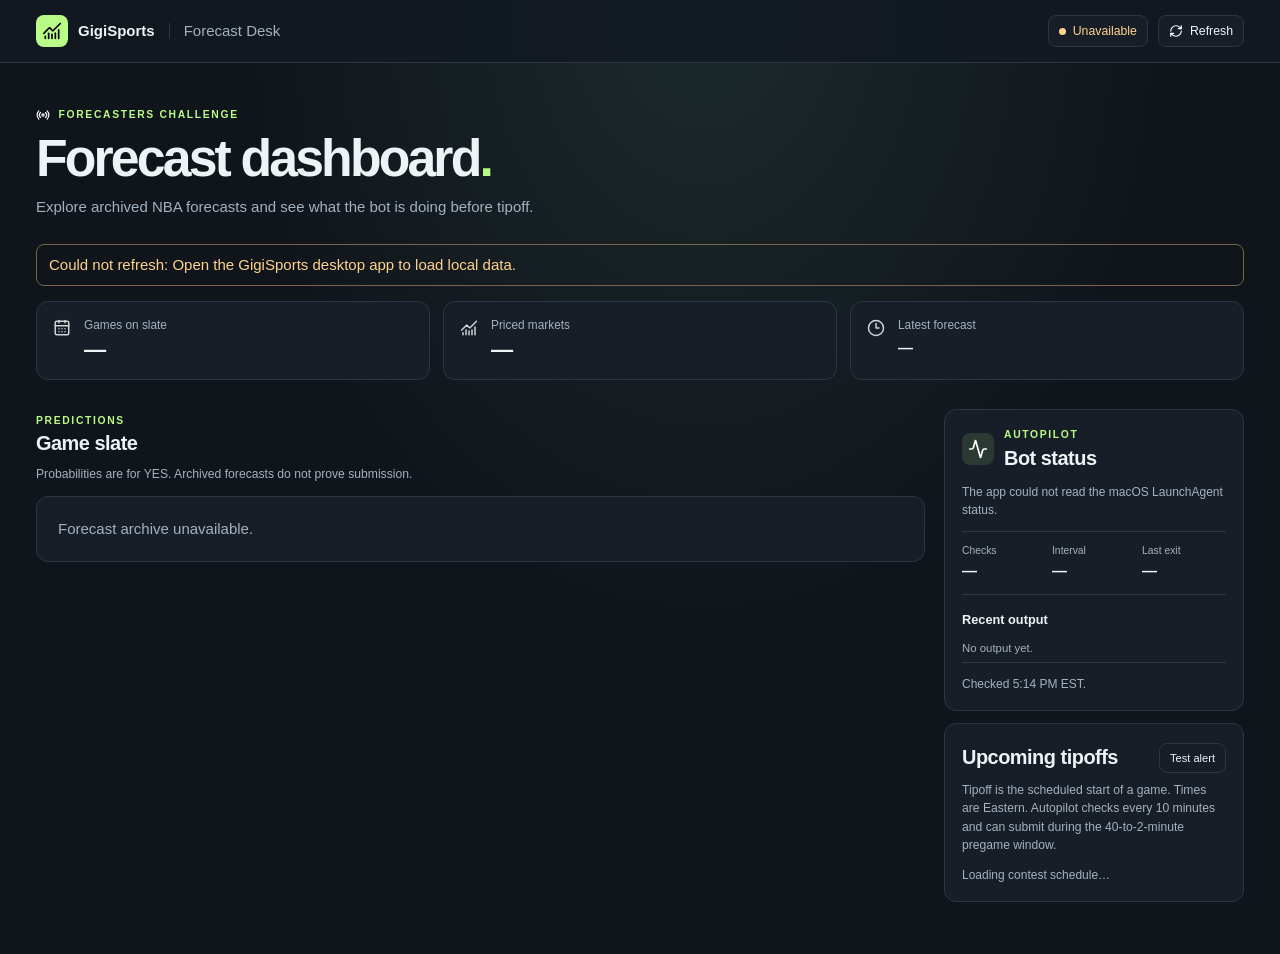
==== dashboard/index.html @ b2be5d69 "feat(desktop): add macOS forecast dashboard and tipoff alerts" ====
<!doctype html>
<html lang="en">
<head>
  <meta charset="utf-8">
  <meta name="viewport" content="width=device-width, initial-scale=1">
  <meta name="color-scheme" content="dark">
  <title>GigiSports | Forecast Desk</title>
  <link rel="stylesheet" href="style.css">
  <script type="module" src="app.js"></script>
</head>
<body>
  <header class="top">
    <div class="wrap bar">
      <div class="brand"><span class="brand-mark"><img src="assets/chart-no-axes-combined.svg" alt=""></span>GigiSports<span class="divider"></span><span class="product">Forecast Desk</span></div>
      <div class="top-actions"><span id="top-status" class="chip"><i></i> Checking bot</span><button id="refresh" class="refresh" type="button" aria-label="Refresh dashboard"><img src="assets/refresh-cw.svg" alt=""> <span>Refresh</span></button></div>
    </div>
  </header>
  <main class="wrap">
    <section class="intro" aria-labelledby="title">
      <p class="eyebrow"><img src="assets/radio.svg" alt=""> FORECASTERS CHALLENGE</p>
      <h1 id="title">Forecast dashboard<span>.</span></h1>
      <p class="subtitle">Explore archived NBA forecasts and see what the bot is doing before tipoff.</p>
    </section>
    <p class="notice" id="notice" role="status" hidden></p>
    <section class="stats" aria-label="Slate summary">
      <article class="stat"><img src="assets/calendar-days.svg" alt=""><div><span>Games on slate</span><strong id="game-count">&mdash;</strong></div></article>
      <article class="stat"><img src="assets/chart-no-axes-combined.svg" alt=""><div><span>Priced markets</span><strong id="market-count">&mdash;</strong></div></article>
      <article class="stat"><img src="assets/clock-3.svg" alt=""><div><span>Latest forecast</span><strong id="latest" class="compact">&mdash;</strong></div></article>
    </section>
    <div class="layout">
      <section class="slate" aria-labelledby="slate-title">
        <div class="section-head">
          <div><p class="eyebrow">PREDICTIONS</p><h2 id="slate-title">Game slate</h2></div>
          <div class="date-nav" id="date-nav" hidden>
            <button id="prev" type="button" title="Earlier slate" aria-label="Earlier slate"><img src="assets/chevron-left.svg" alt=""></button>
            <strong id="slate-date"></strong>
            <button id="next" type="button" title="Later slate" aria-label="Later slate"><img src="assets/chevron-right.svg" alt=""></button>
          </div>
        </div>
        <p class="slate-hint">Probabilities are for YES. Archived forecasts do not prove submission.</p>
        <div id="games" aria-live="polite"><div class="empty">Loading forecast archive&hellip;</div></div>
      </section>
      <aside class="bot" aria-labelledby="bot-title">
        <div class="bot-heading"><span class="bot-icon"><img src="assets/activity.svg" alt=""></span><div><p class="eyebrow">AUTOPILOT</p><h2 id="bot-title">Bot status</h2></div></div>
        <p id="bot-detail" class="bot-detail">Checking the macOS LaunchAgent&hellip;</p>
        <dl class="bot-stats"><div><dt>Checks</dt><dd id="runs">&mdash;</dd></div><div><dt>Interval</dt><dd id="interval">&mdash;</dd></div><div><dt>Last exit</dt><dd id="last-exit">&mdash;</dd></div></dl>
        <h3>Recent output</h3><ul class="log" id="activity"><li>No output yet.</li></ul>
        <details class="errors" id="error-box" hidden><summary>Recent errors</summary><ul class="log" id="errors"></ul></details>
        <p class="footnote" id="updated"></p>
      </aside>
      <section class="bot schedule" aria-labelledby="schedule-title">
        <div class="section-head"><h2 id="schedule-title">Upcoming tipoffs</h2><button class="refresh" id="test-alert" type="button">Test alert</button></div>
        <p class="slate-hint">Tipoff is the scheduled start of a game. Times are Eastern. Autopilot checks every 10 minutes and can submit during the 40-to-2-minute pregame window.</p>
        <p class="footnote" id="alert-result" role="status"></p>
        <p class="footnote" id="schedule-status" role="status">Loading contest schedule&hellip;</p>
        <ul class="schedule-list" id="schedule-games"></ul>
      </section>
    </div>
  </main>
</body>
</html>
---- dashboard/style.css ----
:root{color-scheme:dark;--bg:#10151c;--panel:#171e27;--line:#2b3642;--text:#edf4f5;--muted:#a4b1be;--accent:#b9fb87;--green:#233321;--warn:#ffd28e;font:15px/1.5 -apple-system,BlinkMacSystemFont,"Segoe UI",sans-serif}
*{box-sizing:border-box}body{margin:0;background:radial-gradient(ellipse at 55% 0,#1c2a2b 0,transparent 460px),var(--bg);color:var(--text);min-height:100vh}[hidden]{display:none!important}button{font:inherit;color:inherit;cursor:pointer}button:focus-visible,summary:focus-visible{outline:2px solid var(--accent);outline-offset:3px}button:disabled{opacity:.35;cursor:default}img{width:18px;height:18px;filter:invert(1);display:inline-block;vertical-align:middle}.wrap{width:min(1260px,100% - 72px);margin:auto}.top{border-bottom:1px solid var(--line);background:#121921d9}.bar,.brand,.top-actions,.section-head,.date-nav,.bot-heading{display:flex;align-items:center}.bar,.section-head{justify-content:space-between}.bar{min-height:62px;gap:16px}.brand{font-weight:760;gap:10px;white-space:nowrap}.brand-mark,.bot-icon{display:grid;place-items:center;background:var(--accent);color:#152318;border-radius:8px;width:32px;height:32px}.brand-mark img,.bot-icon img{filter:none;width:20px;height:20px}.divider{width:1px;height:16px;background:var(--line);margin:0 4px}.product,.subtitle,.slate-hint,.bot-detail,.footnote{color:var(--muted)}.product{font-weight:450}.top-actions{gap:10px}.chip,.refresh{display:inline-flex;align-items:center;gap:7px;border-radius:8px;padding:6px 10px;white-space:nowrap;font-size:.82rem}.chip{background:var(--panel);border:1px solid var(--line);color:var(--muted)}.chip i{width:7px;height:7px;border-radius:50%;background:currentColor}.chip.good{color:var(--accent);background:var(--green);border-color:#405b35}.chip.warn{color:var(--warn)}.refresh,.date-nav button{background:var(--panel);border:1px solid var(--line)}button:not(:disabled):hover{border-color:#718398}.refresh img,.date-nav img{width:14px;height:14px}.intro{padding:44px 0 25px}.eyebrow{margin:0 0 4px;color:var(--accent);font-size:.69rem;font-weight:800;letter-spacing:.16em}.eyebrow img{width:14px;height:14px;margin-right:4px}h1,h2,h3,p{margin-top:0}h1{font-size:clamp(2.15rem,5vw,3.45rem);line-height:1.08;letter-spacing:-.055em;margin:8px 0 10px}h1 span{color:var(--accent)}.subtitle{margin:0}.stats{display:grid;grid-template-columns:repeat(3,minmax(0,1fr));gap:13px;margin-bottom:29px}.stat,.game,.bot,.empty{background:var(--panel);border:1px solid var(--line);border-radius:12px}.stat{display:flex;gap:13px;align-items:flex-start;padding:15px 16px}.stat img{margin-top:2px;opacity:.8}.stat div{min-width:0}.stat span{display:block;color:var(--muted);font-size:.79rem}.stat strong{display:block;font-size:1.48rem;line-height:1.32;font-variant-numeric:tabular-nums}.stat .compact{font-size:1rem;margin-top:3px}.layout{display:grid;grid-template-columns:minmax(0,1fr) minmax(250px,300px);gap:19px;align-items:start;padding-bottom:52px}.section-head{gap:10px;min-height:50px}h2{font-size:1.33rem;line-height:1.2;margin:0;letter-spacing:-.025em}.date-nav{gap:8px;white-space:nowrap;font-size:.8rem}.date-nav button{border-radius:7px;padding:6px;display:grid;place-items:center}.slate-hint{font-size:.81rem;margin:6px 0 12px}.game{margin-bottom:9px;overflow:hidden}.game summary{list-style:none;cursor:pointer;display:flex;align-items:center;gap:10px;padding:13px 15px}.game summary::-webkit-details-marker{display:none}.game summary img{width:13px;height:13px}.game[open] summary img{transform:rotate(90deg)}.game summary strong{flex:1}.game summary span{color:var(--muted);font-size:.78rem;white-space:nowrap}.game table{width:100%;border-collapse:collapse;font-size:.81rem}.game th,.game td{text-align:left;padding:8px 13px;border-top:1px solid var(--line)}.game th{color:var(--muted);font-size:.72rem}.game td:nth-child(2),.game th:nth-child(2){text-align:right;font-variant-numeric:tabular-nums}.game td:nth-child(2){color:var(--accent);font-weight:750;white-space:nowrap}.game td:nth-child(3){color:var(--muted);width:27%}.empty{padding:21px;color:var(--muted)}.bot{padding:17px}.bot-heading{gap:10px;margin-bottom:12px}.bot-icon{background:#2a3a33}.bot-icon img{filter:invert(1)}.bot-detail,.footnote{font-size:.8rem;margin-bottom:12px}.bot-stats{display:grid;grid-template-columns:repeat(3,minmax(0,1fr));margin:0 0 15px;border-block:1px solid var(--line);padding:11px 0;gap:6px}.bot-stats dt{font-size:.69rem;color:var(--muted)}.bot-stats dd{margin:2px 0 0;font-weight:720;font-variant-numeric:tabular-nums}.bot h3{font-size:.85rem;margin:0 0 6px}.log{padding:0;list-style:none;margin:0 0 12px;color:var(--muted);font-size:.76rem;overflow-wrap:anywhere;max-height:185px;overflow-y:auto}.log li{padding:5px 0;border-bottom:1px solid var(--line)}.errors{color:var(--warn);font-size:.78rem;margin-bottom:9px}.errors summary{cursor:pointer}.footnote{margin:0}.notice{border:1px solid #7c6246;border-radius:8px;color:var(--warn);padding:9px 12px;overflow-wrap:anywhere}
@media(max-width:850px){.wrap{width:calc(100% - 38px)}.layout{grid-template-columns:minmax(0,1fr) minmax(217px,250px);gap:12px}.game summary{padding-inline:10px}}
@media(max-width:700px){.layout{grid-template-columns:minmax(0,1fr)}.bot{grid-row:1}.intro{padding-top:28px}.stats{margin-bottom:16px}.slate{margin-top:5px}.stat{padding:11px;gap:6px}.stat img{display:none}.top-actions{gap:6px}}
@media(max-width:470px){.wrap{width:calc(100% - 26px)}.product,.divider,.refresh span{display:none}.stats{gap:5px}.stat span{font-size:.7rem}.game th,.game td{padding-inline:7px}.game summary{gap:6px}.game summary strong{font-size:.86rem}}

.schedule{grid-column:2;margin-top:-7px}.slate{grid-row:span 2}.schedule .section-head{min-height:34px;margin-bottom:6px}.schedule .refresh{font-size:.74rem}.schedule-list{list-style:none;margin:0;padding:0;max-height:280px;overflow:auto}.schedule-list li{border-top:1px solid var(--line);padding:8px 0;font-size:.78rem}.schedule-list strong,.schedule-list span{display:block}.schedule-list span{color:var(--muted)}.schedule-list .open-window{color:var(--accent)}#alert-result:not(:empty){margin-bottom:7px}@media(max-width:700px){.slate{grid-row:auto}.schedule{grid-column:1;grid-row:2;margin-top:0}}
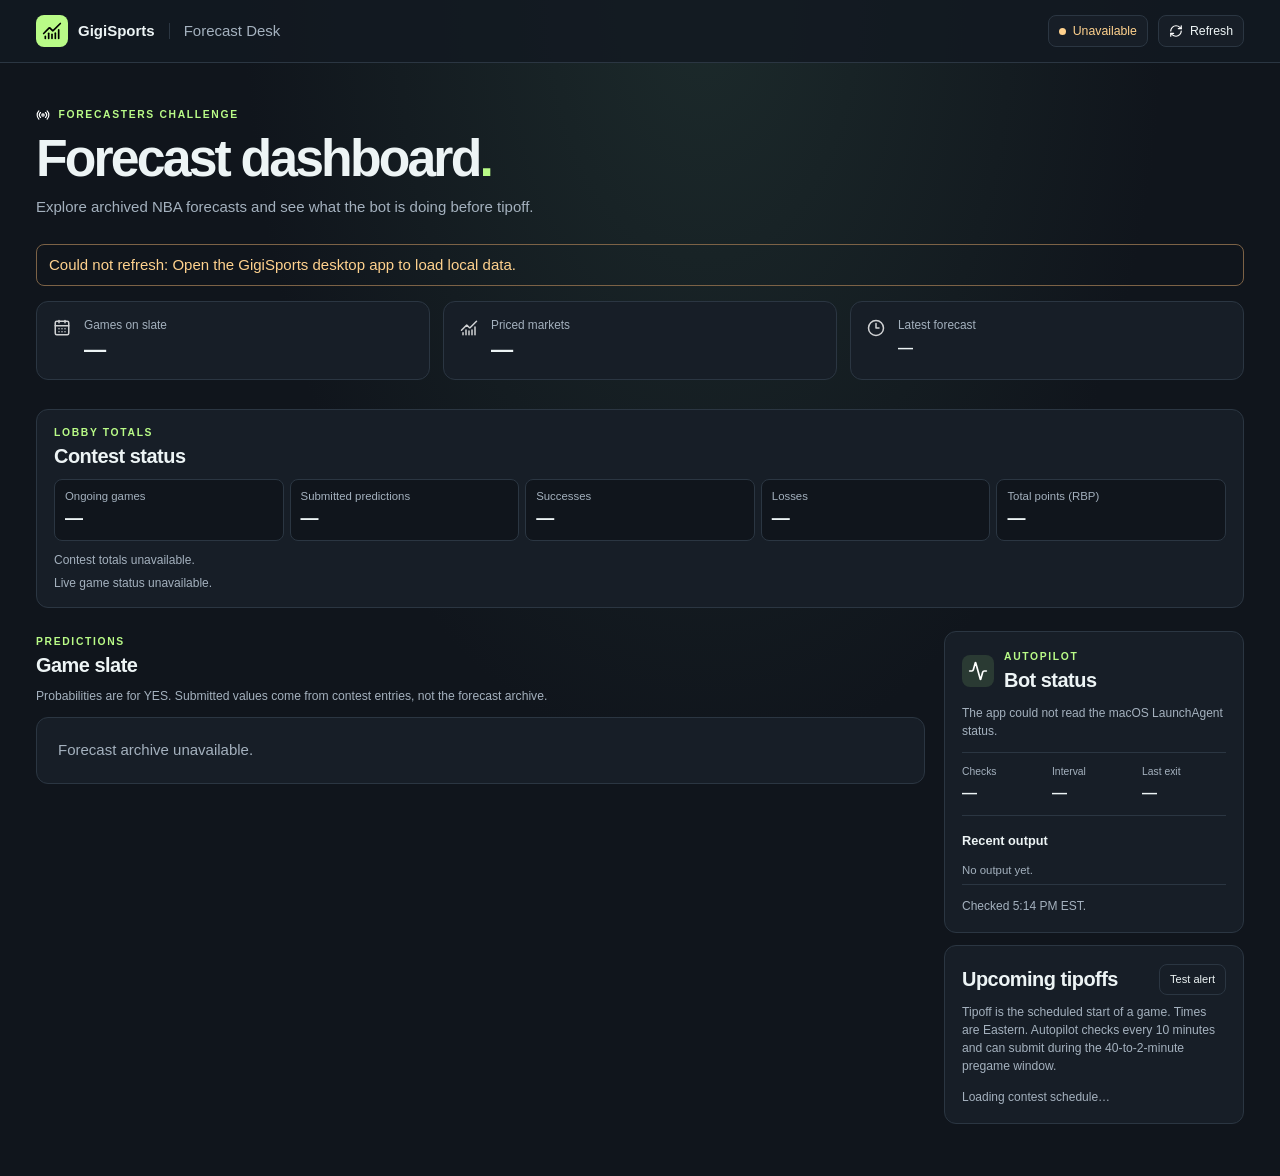
==== commit 6e3a4976: "feat(desktop): show contest status from the macOS menu bar" ====
--- a/dashboard/index.html
+++ b/dashboard/index.html
@@ -27,6 +27,10 @@
       <article class="stat"><img src="assets/chart-no-axes-combined.svg" alt=""><div><span>Priced markets</span><strong id="market-count">&mdash;</strong></div></article>
       <article class="stat"><img src="assets/clock-3.svg" alt=""><div><span>Latest forecast</span><strong id="latest" class="compact">&mdash;</strong></div></article>
     </section>
+    <section class="contest-panel" aria-labelledby="contest-title">
+      <div class="section-head"><div><p class="eyebrow">LOBBY TOTALS</p><h2 id="contest-title">Contest status</h2></div></div>
+      <div id="dashboard-metrics" aria-live="polite">Loading status&hellip;</div>
+    </section>
     <div class="layout">
       <section class="slate" aria-labelledby="slate-title">
         <div class="section-head">
@@ -37,7 +41,7 @@
             <button id="next" type="button" title="Later slate" aria-label="Later slate"><img src="assets/chevron-right.svg" alt=""></button>
           </div>
         </div>
-        <p class="slate-hint">Probabilities are for YES. Archived forecasts do not prove submission.</p>
+        <p class="slate-hint">Probabilities are for YES. Submitted values come from contest entries, not the forecast archive.</p>
         <div id="games" aria-live="polite"><div class="empty">Loading forecast archive&hellip;</div></div>
       </section>
       <aside class="bot" aria-labelledby="bot-title">
--- a/dashboard/style.css
+++ b/dashboard/style.css
@@ -1,7 +1,16 @@
 :root{color-scheme:dark;--bg:#10151c;--panel:#171e27;--line:#2b3642;--text:#edf4f5;--muted:#a4b1be;--accent:#b9fb87;--green:#233321;--warn:#ffd28e;font:15px/1.5 -apple-system,BlinkMacSystemFont,"Segoe UI",sans-serif}
-*{box-sizing:border-box}body{margin:0;background:radial-gradient(ellipse at 55% 0,#1c2a2b 0,transparent 460px),var(--bg);color:var(--text);min-height:100vh}[hidden]{display:none!important}button{font:inherit;color:inherit;cursor:pointer}button:focus-visible,summary:focus-visible{outline:2px solid var(--accent);outline-offset:3px}button:disabled{opacity:.35;cursor:default}img{width:18px;height:18px;filter:invert(1);display:inline-block;vertical-align:middle}.wrap{width:min(1260px,100% - 72px);margin:auto}.top{border-bottom:1px solid var(--line);background:#121921d9}.bar,.brand,.top-actions,.section-head,.date-nav,.bot-heading{display:flex;align-items:center}.bar,.section-head{justify-content:space-between}.bar{min-height:62px;gap:16px}.brand{font-weight:760;gap:10px;white-space:nowrap}.brand-mark,.bot-icon{display:grid;place-items:center;background:var(--accent);color:#152318;border-radius:8px;width:32px;height:32px}.brand-mark img,.bot-icon img{filter:none;width:20px;height:20px}.divider{width:1px;height:16px;background:var(--line);margin:0 4px}.product,.subtitle,.slate-hint,.bot-detail,.footnote{color:var(--muted)}.product{font-weight:450}.top-actions{gap:10px}.chip,.refresh{display:inline-flex;align-items:center;gap:7px;border-radius:8px;padding:6px 10px;white-space:nowrap;font-size:.82rem}.chip{background:var(--panel);border:1px solid var(--line);color:var(--muted)}.chip i{width:7px;height:7px;border-radius:50%;background:currentColor}.chip.good{color:var(--accent);background:var(--green);border-color:#405b35}.chip.warn{color:var(--warn)}.refresh,.date-nav button{background:var(--panel);border:1px solid var(--line)}button:not(:disabled):hover{border-color:#718398}.refresh img,.date-nav img{width:14px;height:14px}.intro{padding:44px 0 25px}.eyebrow{margin:0 0 4px;color:var(--accent);font-size:.69rem;font-weight:800;letter-spacing:.16em}.eyebrow img{width:14px;height:14px;margin-right:4px}h1,h2,h3,p{margin-top:0}h1{font-size:clamp(2.15rem,5vw,3.45rem);line-height:1.08;letter-spacing:-.055em;margin:8px 0 10px}h1 span{color:var(--accent)}.subtitle{margin:0}.stats{display:grid;grid-template-columns:repeat(3,minmax(0,1fr));gap:13px;margin-bottom:29px}.stat,.game,.bot,.empty{background:var(--panel);border:1px solid var(--line);border-radius:12px}.stat{display:flex;gap:13px;align-items:flex-start;padding:15px 16px}.stat img{margin-top:2px;opacity:.8}.stat div{min-width:0}.stat span{display:block;color:var(--muted);font-size:.79rem}.stat strong{display:block;font-size:1.48rem;line-height:1.32;font-variant-numeric:tabular-nums}.stat .compact{font-size:1rem;margin-top:3px}.layout{display:grid;grid-template-columns:minmax(0,1fr) minmax(250px,300px);gap:19px;align-items:start;padding-bottom:52px}.section-head{gap:10px;min-height:50px}h2{font-size:1.33rem;line-height:1.2;margin:0;letter-spacing:-.025em}.date-nav{gap:8px;white-space:nowrap;font-size:.8rem}.date-nav button{border-radius:7px;padding:6px;display:grid;place-items:center}.slate-hint{font-size:.81rem;margin:6px 0 12px}.game{margin-bottom:9px;overflow:hidden}.game summary{list-style:none;cursor:pointer;display:flex;align-items:center;gap:10px;padding:13px 15px}.game summary::-webkit-details-marker{display:none}.game summary img{width:13px;height:13px}.game[open] summary img{transform:rotate(90deg)}.game summary strong{flex:1}.game summary span{color:var(--muted);font-size:.78rem;white-space:nowrap}.game table{width:100%;border-collapse:collapse;font-size:.81rem}.game th,.game td{text-align:left;padding:8px 13px;border-top:1px solid var(--line)}.game th{color:var(--muted);font-size:.72rem}.game td:nth-child(2),.game th:nth-child(2){text-align:right;font-variant-numeric:tabular-nums}.game td:nth-child(2){color:var(--accent);font-weight:750;white-space:nowrap}.game td:nth-child(3){color:var(--muted);width:27%}.empty{padding:21px;color:var(--muted)}.bot{padding:17px}.bot-heading{gap:10px;margin-bottom:12px}.bot-icon{background:#2a3a33}.bot-icon img{filter:invert(1)}.bot-detail,.footnote{font-size:.8rem;margin-bottom:12px}.bot-stats{display:grid;grid-template-columns:repeat(3,minmax(0,1fr));margin:0 0 15px;border-block:1px solid var(--line);padding:11px 0;gap:6px}.bot-stats dt{font-size:.69rem;color:var(--muted)}.bot-stats dd{margin:2px 0 0;font-weight:720;font-variant-numeric:tabular-nums}.bot h3{font-size:.85rem;margin:0 0 6px}.log{padding:0;list-style:none;margin:0 0 12px;color:var(--muted);font-size:.76rem;overflow-wrap:anywhere;max-height:185px;overflow-y:auto}.log li{padding:5px 0;border-bottom:1px solid var(--line)}.errors{color:var(--warn);font-size:.78rem;margin-bottom:9px}.errors summary{cursor:pointer}.footnote{margin:0}.notice{border:1px solid #7c6246;border-radius:8px;color:var(--warn);padding:9px 12px;overflow-wrap:anywhere}
+*{box-sizing:border-box}body{margin:0;background:radial-gradient(ellipse at 55% 0,#1c2a2b 0,transparent 460px),var(--bg);color:var(--text);min-height:100vh}[hidden]{display:none!important}button{font:inherit;color:inherit;cursor:pointer}button:focus-visible,summary:focus-visible{outline:2px solid var(--accent);outline-offset:3px}button:disabled{opacity:.35;cursor:default}img{width:18px;height:18px;filter:invert(1);display:inline-block;vertical-align:middle}.wrap{width:min(1260px,100% - 72px);margin:auto}.top{border-bottom:1px solid var(--line);background:#121921d9}.bar,.brand,.top-actions,.section-head,.date-nav,.bot-heading{display:flex;align-items:center}.bar,.section-head{justify-content:space-between}.bar{min-height:62px;gap:16px}.brand{font-weight:760;gap:10px;white-space:nowrap}.brand-mark,.bot-icon{display:grid;place-items:center;background:var(--accent);color:#152318;border-radius:8px;width:32px;height:32px}.brand-mark img,.bot-icon img{filter:none;width:20px;height:20px}.divider{width:1px;height:16px;background:var(--line);margin:0 4px}.product,.subtitle,.slate-hint,.bot-detail,.footnote{color:var(--muted)}.product{font-weight:450}.top-actions{gap:10px}.chip,.refresh{display:inline-flex;align-items:center;gap:7px;border-radius:8px;padding:6px 10px;white-space:nowrap;font-size:.82rem}.chip{background:var(--panel);border:1px solid var(--line);color:var(--muted)}.chip i{width:7px;height:7px;border-radius:50%;background:currentColor}.chip.good{color:var(--accent);background:var(--green);border-color:#405b35}.chip.warn{color:var(--warn)}.refresh,.date-nav button{background:var(--panel);border:1px solid var(--line)}button:not(:disabled):hover{border-color:#718398}.refresh img,.date-nav img{width:14px;height:14px}.intro{padding:44px 0 25px}.eyebrow{margin:0 0 4px;color:var(--accent);font-size:.69rem;font-weight:800;letter-spacing:.16em}.eyebrow img{width:14px;height:14px;margin-right:4px}h1,h2,h3,p{margin-top:0}h1{font-size:clamp(2.15rem,5vw,3.45rem);line-height:1.08;letter-spacing:-.055em;margin:8px 0 10px}h1 span{color:var(--accent)}.subtitle{margin:0}.stats{display:grid;grid-template-columns:repeat(3,minmax(0,1fr));gap:13px;margin-bottom:29px}.stat,.game,.bot,.empty{background:var(--panel);border:1px solid var(--line);border-radius:12px}.stat{display:flex;gap:13px;align-items:flex-start;padding:15px 16px}.stat img{margin-top:2px;opacity:.8}.stat div{min-width:0}.stat span{display:block;color:var(--muted);font-size:.79rem}.stat strong{display:block;font-size:1.48rem;line-height:1.32;font-variant-numeric:tabular-nums}.stat .compact{font-size:1rem;margin-top:3px}.layout{display:grid;grid-template-columns:minmax(0,1fr) minmax(250px,300px);gap:19px;align-items:start;padding-bottom:52px}.section-head{gap:10px;min-height:50px}h2{font-size:1.33rem;line-height:1.2;margin:0;letter-spacing:-.025em}.date-nav{gap:8px;white-space:nowrap;font-size:.8rem}.date-nav button{border-radius:7px;padding:6px;display:grid;place-items:center}.slate-hint{font-size:.81rem;margin:6px 0 12px}.game{margin-bottom:9px;overflow:hidden}.game summary{list-style:none;cursor:pointer;display:flex;align-items:center;gap:10px;padding:13px 15px}.game summary::-webkit-details-marker{display:none}.game table{width:100%;border-collapse:collapse;font-size:.81rem}.game th,.game td{text-align:left;padding:8px 13px;border-top:1px solid var(--line)}.game th{color:var(--muted);font-size:.72rem}.game td:nth-child(2),.game td:nth-child(3),.game th:nth-child(2),.game th:nth-child(3){text-align:right;font-variant-numeric:tabular-nums}.game td:nth-child(3){color:var(--accent);font-weight:750;white-space:nowrap}.game td:last-child{color:var(--muted)}.empty{padding:21px;color:var(--muted)}.bot{padding:17px}.bot-heading{gap:10px;margin-bottom:12px}.bot-icon{background:#2a3a33}.bot-icon img{filter:invert(1)}.bot-detail,.footnote{font-size:.8rem;margin-bottom:12px}.bot-stats{display:grid;grid-template-columns:repeat(3,minmax(0,1fr));margin:0 0 15px;border-block:1px solid var(--line);padding:11px 0;gap:6px}.bot-stats dt{font-size:.69rem;color:var(--muted)}.bot-stats dd{margin:2px 0 0;font-weight:720;font-variant-numeric:tabular-nums}.bot h3{font-size:.85rem;margin:0 0 6px}.log{padding:0;list-style:none;margin:0 0 12px;color:var(--muted);font-size:.76rem;overflow-wrap:anywhere;max-height:185px;overflow-y:auto}.log li{padding:5px 0;border-bottom:1px solid var(--line)}.errors{color:var(--warn);font-size:.78rem;margin-bottom:9px}.errors summary{cursor:pointer}.footnote{margin:0}.notice{border:1px solid #7c6246;border-radius:8px;color:var(--warn);padding:9px 12px;overflow-wrap:anywhere}
 @media(max-width:850px){.wrap{width:calc(100% - 38px)}.layout{grid-template-columns:minmax(0,1fr) minmax(217px,250px);gap:12px}.game summary{padding-inline:10px}}
 @media(max-width:700px){.layout{grid-template-columns:minmax(0,1fr)}.bot{grid-row:1}.intro{padding-top:28px}.stats{margin-bottom:16px}.slate{margin-top:5px}.stat{padding:11px;gap:6px}.stat img{display:none}.top-actions{gap:6px}}
 @media(max-width:470px){.wrap{width:calc(100% - 26px)}.product,.divider,.refresh span{display:none}.stats{gap:5px}.stat span{font-size:.7rem}.game th,.game td{padding-inline:7px}.game summary{gap:6px}.game summary strong{font-size:.86rem}}
 
 .schedule{grid-column:2;margin-top:-7px}.slate{grid-row:span 2}.schedule .section-head{min-height:34px;margin-bottom:6px}.schedule .refresh{font-size:.74rem}.schedule-list{list-style:none;margin:0;padding:0;max-height:280px;overflow:auto}.schedule-list li{border-top:1px solid var(--line);padding:8px 0;font-size:.78rem}.schedule-list strong,.schedule-list span{display:block}.schedule-list span{color:var(--muted)}.schedule-list .open-window{color:var(--accent)}#alert-result:not(:empty){margin-bottom:7px}@media(max-width:700px){.slate{grid-row:auto}.schedule{grid-column:1;grid-row:2;margin-top:0}}
+
+.contest-panel{padding:15px 17px;margin-bottom:23px;background:var(--panel);border:1px solid var(--line);border-radius:12px}.contest-panel .section-head{min-height:0}
+.contest-metrics{display:grid;grid-template-columns:repeat(5,minmax(0,1fr));gap:6px;margin:10px 0}.contest-metrics div{background:var(--bg);border:1px solid var(--line);border-radius:8px;padding:8px 10px}.contest-metrics dt{color:var(--muted);font-size:.76rem}.contest-metrics dd{margin:0;font-weight:750;font-size:1.2rem;overflow-wrap:anywhere;font-variant-numeric:tabular-nums}
+.live-games{display:flex;flex-wrap:wrap;gap:6px;list-style:none;margin:0 0 7px;padding:0}.live-games li{font-size:.79rem;color:var(--accent);background:var(--green);border-radius:6px;padding:3px 8px}.contest-metrics~p+p{margin-top:5px}
+.game-chevron{width:13px;height:13px;flex:none}.game[open] .game-chevron{transform:rotate(90deg)}.matchup,.team{display:flex;align-items:center;gap:7px;min-width:0}.matchup{flex:1;flex-wrap:wrap;row-gap:3px}.team-logo{width:27px;height:27px;object-fit:contain;filter:none;flex:none}.versus,.game-meta{color:var(--muted);font-size:.78rem}.game-meta{text-align:right;flex:0 0 auto;max-width:100px}.game-meta span{display:block}.game-meta .entered{color:var(--accent)}
+@media(max-width:700px){.contest-metrics{grid-template-columns:repeat(3,minmax(0,1fr))}}
+@media(max-width:470px){.team-logo{width:22px;height:22px}.game-meta{max-width:78px;font-size:.72rem}.bar{gap:5px}}
+
+.menu-status{background:var(--panel);padding:15px;min-height:0}.menu-status .contest-metrics{grid-template-columns:repeat(2,minmax(0,1fr))}.menu-status .live-games{max-height:98px;overflow:auto}.menu-status .live-games li{flex-basis:100%}
